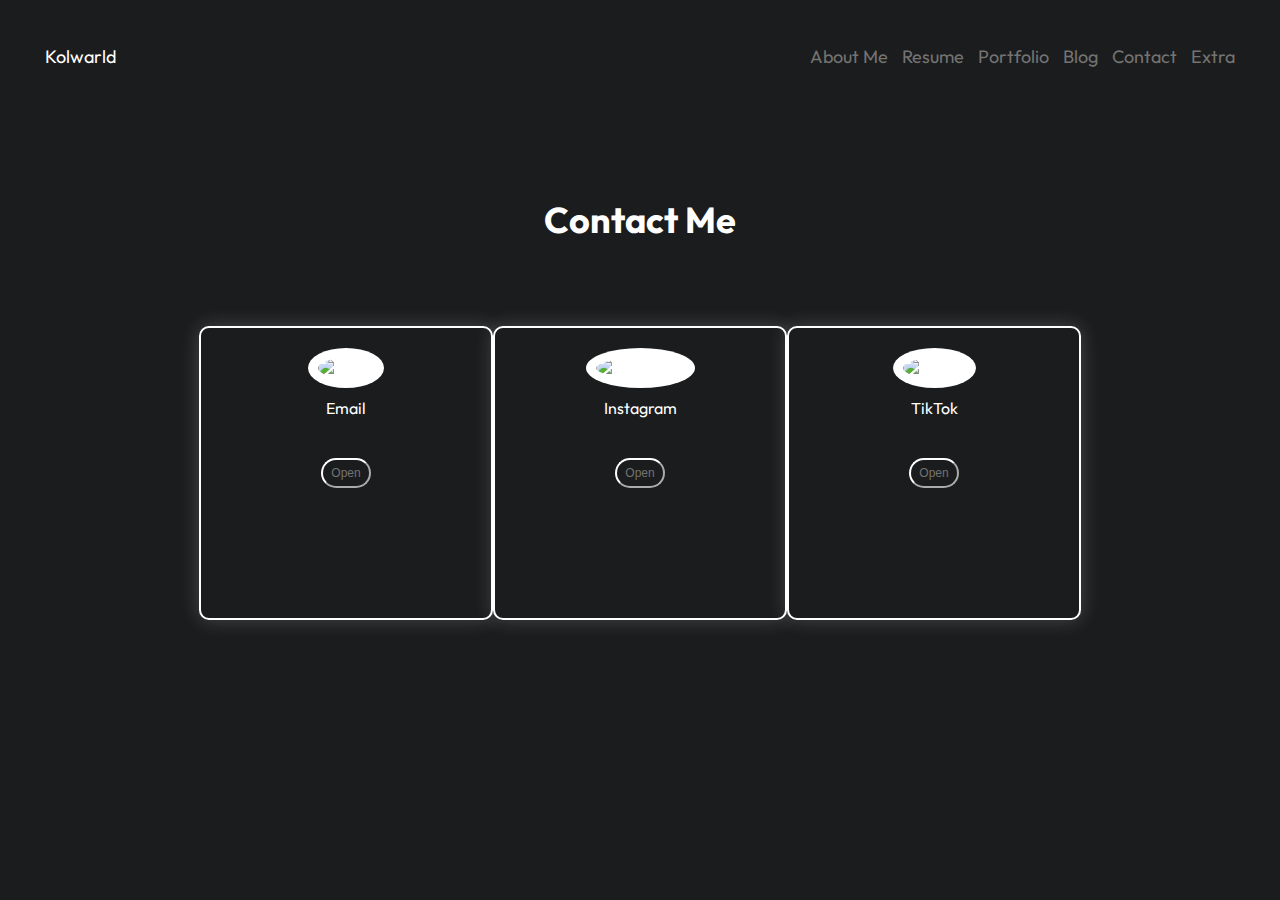
==== contacts.html @ ff68df66 "template  #2" ====
<!DOCTYPE html>
<html>

<head>
    <link rel="stylesheet" type="text/css" href="style.css">
    <link rel="stylesheet" type="text/css" href="contacts.css">
    <link href='https://fonts.googleapis.com/css?family=Poppins' rel='stylesheet'>
    <link href='https://fonts.googleapis.com/css?family=Outfit' rel='stylesheet'>
</head>

<body id="forcefont">
    <div class="fulltop">
        <div class="topbar">
            <div class="webname">
                <ul>
                    <a href="index.html"><li>Kolwarld</li></a>
                </ul>
            </div>
            <div class="minnavbar">
                <ul>
                    <a><li>About Me</li></a>
                    <a><li>Resume</li></a>
                    <a href="gallery.html"><li>Portfolio</li></a>
                    <a><li>Blog</li></a>
                    <a href="contacts.html"><li>Contact</li></a>
                    <a><li>Extra</li></a>
                </ul>
            </div>
        </div>

        <div class="parentcont">
        <div class="container">
            <br>
            <br>
            <br>
            <h1>Contact Me</h1>
            <br>
            <br>
            <br>
            <div class="contact-links">
                <div class="contact-item">
                    <a href="kolwaone@gmail.com">
                        <div class="contact-box">
                            <img src="https://iili.io/J2RLIgS.png" alt="Email">
                            <span>Email</span>
                            <br><br>
                            <button class="openbutton">Open</button>
                        </div>
                    </a>
                </div>
                <div class="contact-item">
                    <a href="https://www.instagram.com/kolwarld/">
                        <div class="contact-box">
                            <img src="https://iili.io/J2RLaXj.png" alt="Instagram">
                            <span>Instagram</span>
                            <br><br>
                            <button class="openbutton">Open</button>
                        </div>
                    </a>
                </div>
                <div class="contact-item">
                    <a href="https://www.tiktok.com/@kolwarld">
                        <div class="contact-box">
                            <img src="https://iili.io/J2RLcLx.png" alt="TikTok">
                            <span>TikTok</span>
                            <br><br>
                            <button class="openbutton">Open</button>
                        </div>
                    </a>
                </div>
            </div>
        </div>
        </div>

    </div>
</body>

</html>
---- style.css ----
body {
    background-color: #1A1C1D;
}

.topbar {
    display: flex;
    justify-content: space-between;
    /* This will push the .webname and .minnavbar to opposite ends */
    align-items: center;
    color: white;
    margin: 38px;
}

.minnavbar ul {
    display: flex;
    list-style: none;
    font-size: 18px;
    margin: 0;
    /* Remove default margin */
    padding: 0;
    /* Remove default padding */
}

.minnavbar ul li {
    margin: 7px;
    color: #747372;
}

.minnavbar ul li:hover {
    margin: 7px;
    color: white;
}

.webname ul {
    display: flex;
    list-style: none;
    font-size: 18px;
    margin: 0;
    /* Remove default margin */
    padding: 0;
    /* Remove default padding */
}

.webname ul li {
    margin: 7px;
    color: white;
}
.webname a {
    text-decoration: none;
    color: white;
}

.minnavbar {
    float: right;
}

.myaction button {
    background-color: #1A1C1D;
    color: #747372;
    border-color: white;
    font-size: 17px;
    border-radius: 20px;
    width: 110px;
    height: 30px;
    text-align: center;
}

.myaction button:hover {
    background-color: #ffffff;
    color: #1A1C1D;
    border-color: #747372;
}

.entrypoint {
    margin: 0 auto;
    color: white;
    display: flex;
    font-family: Helvetica;
}

.entrypoint .myprofession {
    font-size: 30px;
    font-weight: lighter;
}

.entrypoint .myname {
    font-size: 55px;
    font-weight: bolder;
}

.entrypoint .mytext {
    font-size: 21px;
    font-weight: lighter;

}

.myface img {
    height: 370px;
    width: 370px;
    border-radius: 50%;
    margin: auto;
}

.parententry {
    display: flex;
    align-items: center;
    justify-content: center;
    margin: 150px;
}

.entrypoint .myface {
    margin-right: 20px;
    margin-left: 120px;
    align-items: center;
    justify-content: center;
    display: flex;
}

.entrypoint .myabout {
    margin-left: 20px;
    margin-top: 100px;
    margin-right: 120px;
}

.whatido {
    color: white;
    font-size: 17px;
    font-weight: lighter;
}

.whatido h1 {
    font-size: 23px;
    font-weight: lighter;
}

.whatido h2 {
    font-size: 19px;
    font-weight: lighter;
}

.parentmyskills {
    display: flex;
    align-items: center;
    justify-content: center;
}

.myskills {
    margin: 0 auto;
    display: flex;
}

.innerwhatido {
    margin: 80px;
}
.myinnertext {
    margin: 20px;
}

/* width */
::-webkit-scrollbar {
    width: 10px;
  }
  
  /* Track */
  ::-webkit-scrollbar-track {
    background: #f1f1f1; 
  }
   
  /* Handle */
  ::-webkit-scrollbar-thumb {
    background: #888; 
  }
  
  /* Handle on hover */
  ::-webkit-scrollbar-thumb:hover {
    background: #555; 
  }

  .imggallery {
    margin: 250px;
    margin-top: 90px;
  }

  .postgallery {
    margin: 220px;
  }

  .logogallery {
    margin: 220px;
  }

  .imggallery img {
    max-width: 495px;
    max-height: 330px;
    border-radius: 25px;
    margin: 10px;
  }

  .mygallery {
    color: white;
  }

  .vidgallery {
    margin: 260px;
  }

  .vidgallery iframe {
    border-radius: 25px;
    margin: 10px;
    max-width: 300px;
    max-height: 200px;
  }

  .postgallery img {
    max-width: 495px;
    max-height: 330px;
    border-radius: 25px;
    margin: 10px;
  }

  .logogallery img {
    max-width: 495px;
    max-height: 330px;
    border-radius: 25px;
    margin: 10px;
  }
  .minnavbar ul a {
  text-decoration: none;  
  }
  #forcefont {
    font-family: "Outfit";
  }
  .myportfoliohead {
    font-size: 50px;
    text-align: center;
    color: white;
    margin: 20px;
  }
---- contacts.css ----
body {
    background-color: #1A1C1D;
    color: white;
    text-align: center;
    margin: 0;
    padding: 0;
}

#forcefont {
    font-family: "Outfit";
  }
.container {
    width: 800px;
    text-align: center;
    margin: 0 auto;
}


h1 {
    font-size: 36px;
}

.contact-links {
    display: flex;
    justify-content: center;
    align-items: center;
    text-align: center;
}

.contact-item {
    flex: 1;
    text-align: center;
}

.contact-box {
    width: 250px;
    height: 250px;
    background-color: #1A1C1D;
    border: 2px solid white;
    border-radius: 10px;
    padding: 20px;
    box-shadow: 0 0 20px rgba(255, 255, 255, 0.2);
    transition: transform 0.3s ease, box-shadow 0.3s ease;
}

.contact-box:hover {
    transform: scale(1.05);
    box-shadow: 0 0 30px rgba(255, 107, 107, 0.5); /* Glow effect on hover */
}

.contact-item a {
    text-decoration: none;
    color: white;
}

.contact-item img {
    width: 80px;
    height: 80px;
    border-radius: 50%;
    background-color: white;
    padding: 10px;
}

.contact-item span {
    display: block;
    margin-top: 10px;
}
.openbutton {
    background-color: #1A1C1D;
    color: #747372;
    border-color: white;
    font-size: 12px;
    border-radius: 16px;
    padding: 2px;
    width: 50px; 
    height: 30px;  
    text-align: center;
}

.openbutton:hover {
    background-color: #ffffff;
    color: #1A1C1D;
    border-color: #747372;   
}
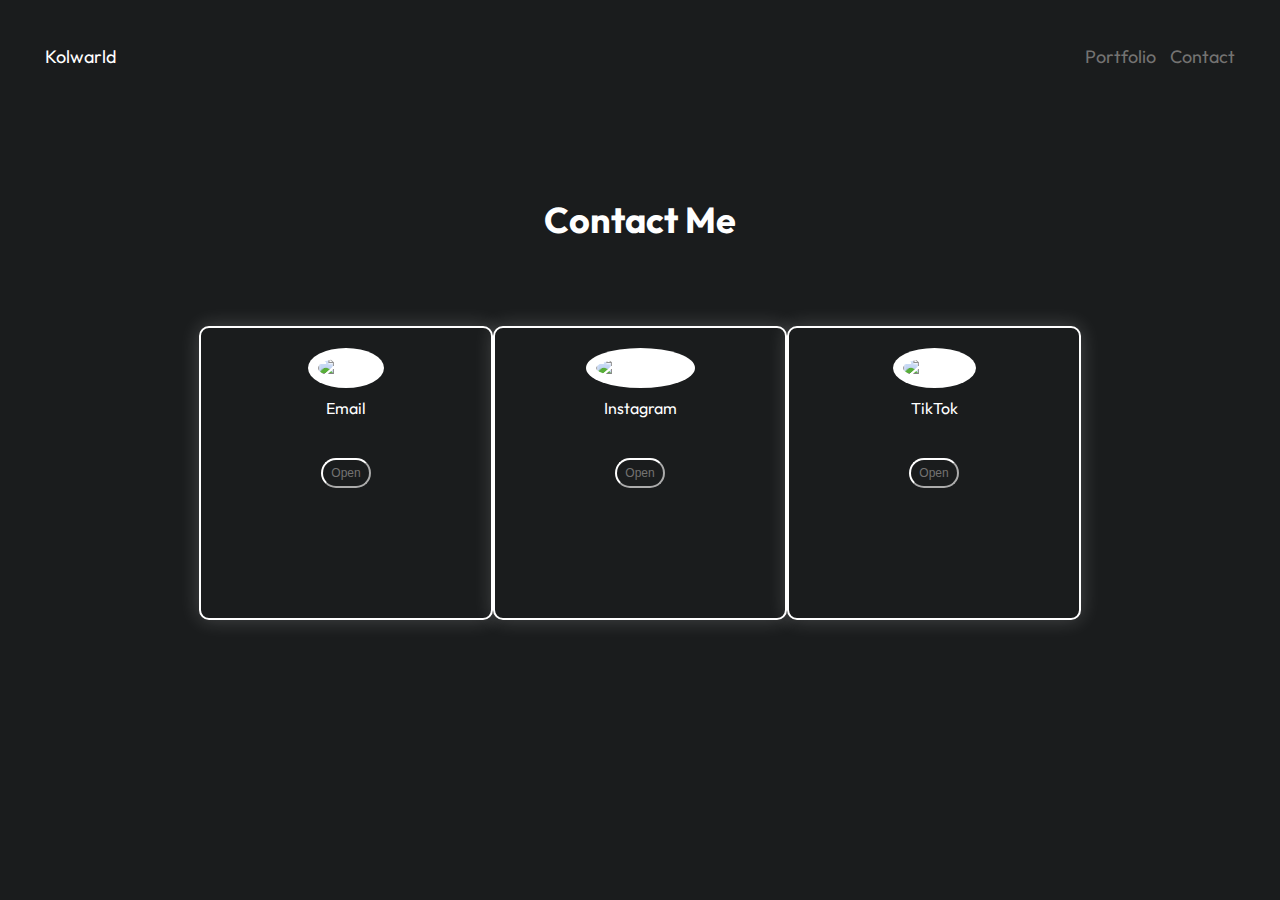
==== commit 1e6ab0f8: "Update contacts.html" ====
--- a/contacts.html
+++ b/contacts.html
@@ -18,12 +18,9 @@
             </div>
             <div class="minnavbar">
                 <ul>
-                    <a><li>About Me</li></a>
-                    <a><li>Resume</li></a>
+
                     <a href="gallery.html"><li>Portfolio</li></a>
-                    <a><li>Blog</li></a>
                     <a href="contacts.html"><li>Contact</li></a>
-                    <a><li>Extra</li></a>
                 </ul>
             </div>
         </div>
@@ -39,7 +36,7 @@
             <br>
             <div class="contact-links">
                 <div class="contact-item">
-                    <a href="kolwaone@gmail.com">
+                    <a href="ronanandal@gmail.com">
                         <div class="contact-box">
                             <img src="https://iili.io/J2RLIgS.png" alt="Email">
                             <span>Email</span>
@@ -49,7 +46,7 @@
                     </a>
                 </div>
                 <div class="contact-item">
-                    <a href="https://www.instagram.com/kolwarld/">
+                    <a href="https://www.instagram.com/ronanrm_/">
                         <div class="contact-box">
                             <img src="https://iili.io/J2RLaXj.png" alt="Instagram">
                             <span>Instagram</span>
@@ -59,7 +56,7 @@
                     </a>
                 </div>
                 <div class="contact-item">
-                    <a href="https://www.tiktok.com/@kolwarld">
+                    <a href="https://www.tiktok.com/@ro.andal">
                         <div class="contact-box">
                             <img src="https://iili.io/J2RLcLx.png" alt="TikTok">
                             <span>TikTok</span>
--- a/style.css
+++ b/style.css
@@ -235,4 +235,13 @@
     text-align: center;
     color: white;
     margin: 20px;
-  }+  }
+
+.center-div {
+  display: flex;
+  justify-content: center;
+  align-items: center;
+  height: auto;
+  margin: 0 auto;
+}
+
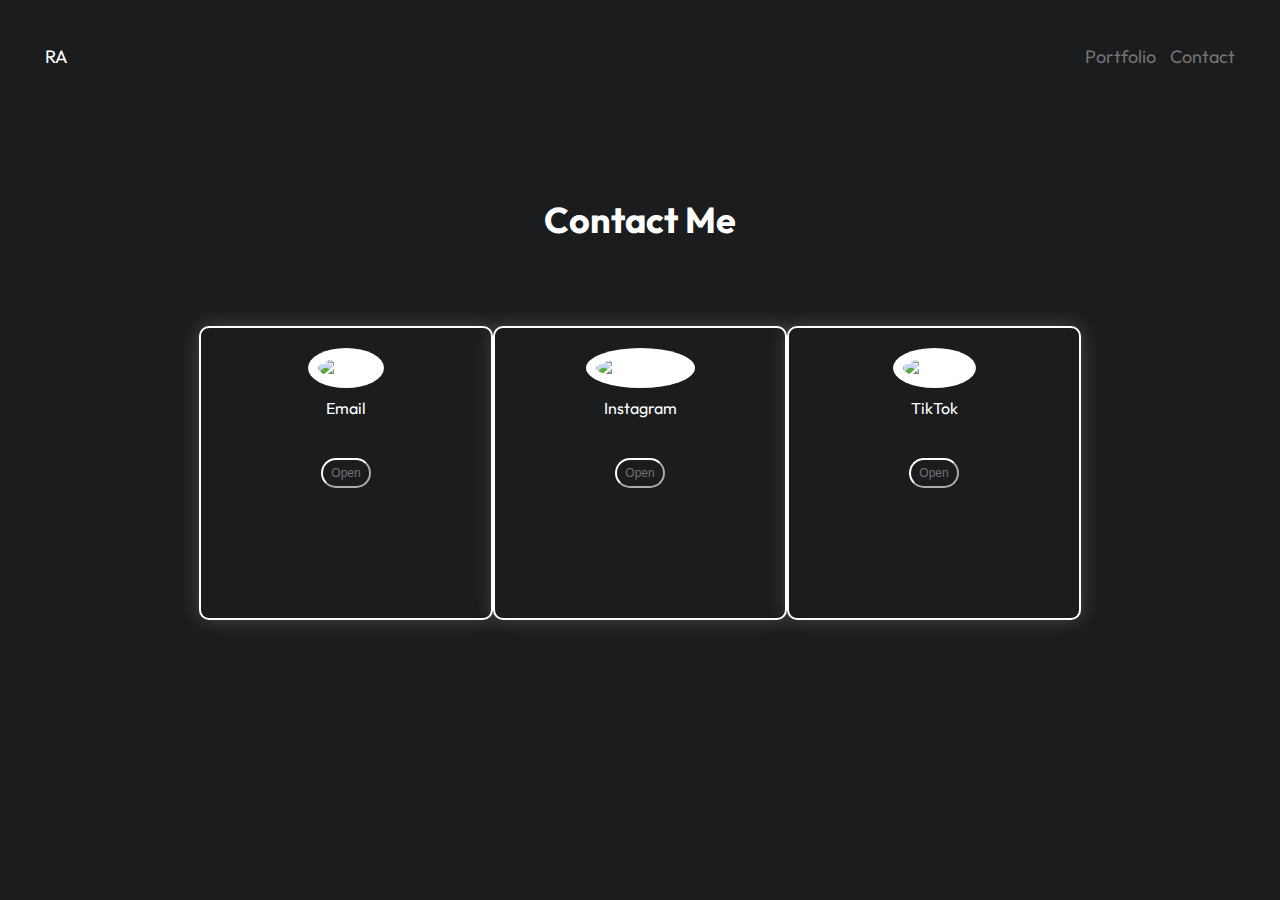
==== commit f8860f7f: "commit" ====
--- a/contacts.html
+++ b/contacts.html
@@ -13,7 +13,7 @@
         <div class="topbar">
             <div class="webname">
                 <ul>
-                    <a href="index.html"><li>Kolwarld</li></a>
+                    <a href="index.html"><li>RA</li></a>
                 </ul>
             </div>
             <div class="minnavbar">
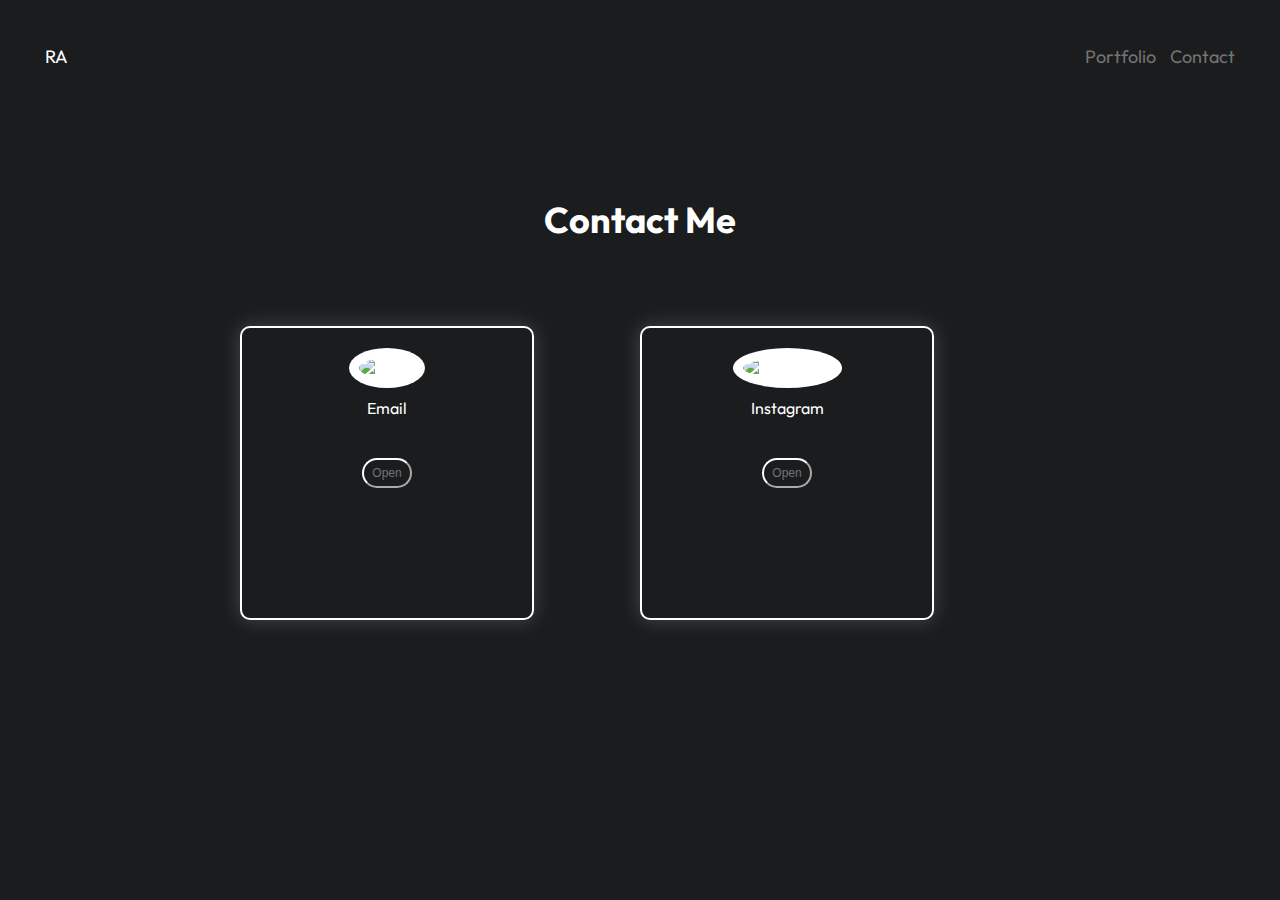
==== commit 1782346a: "wider" ====
--- a/contacts.html
+++ b/contacts.html
@@ -19,7 +19,7 @@
             <div class="minnavbar">
                 <ul>
 
-                    <a href="gallery.html"><li>Portfolio</li></a>
+                    <a href="index.html"><li>Portfolio</li></a>
                     <a href="contacts.html"><li>Contact</li></a>
                 </ul>
             </div>
@@ -55,16 +55,6 @@
                         </div>
                     </a>
                 </div>
-                <div class="contact-item">
-                    <a href="https://www.tiktok.com/@ro.andal">
-                        <div class="contact-box">
-                            <img src="https://iili.io/J2RLcLx.png" alt="TikTok">
-                            <span>TikTok</span>
-                            <br><br>
-                            <button class="openbutton">Open</button>
-                        </div>
-                    </a>
-                </div>
             </div>
         </div>
         </div>
